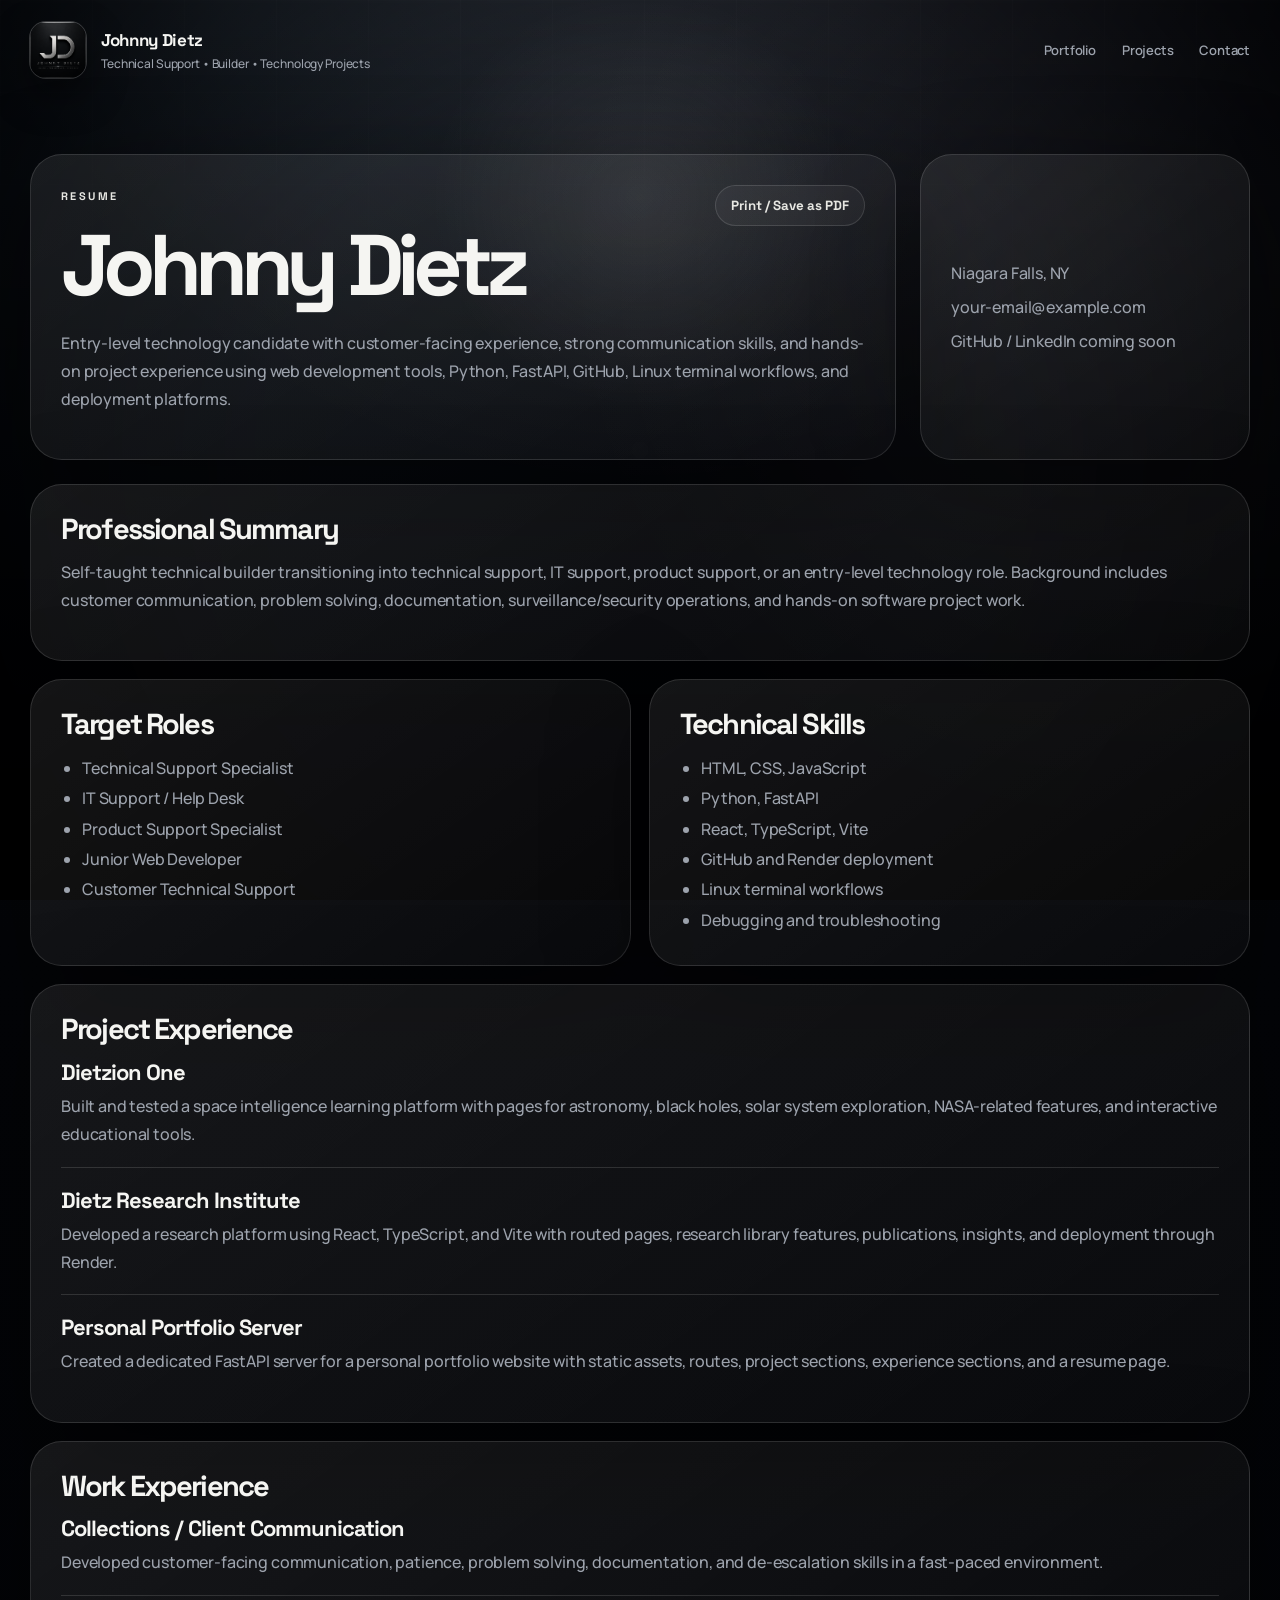
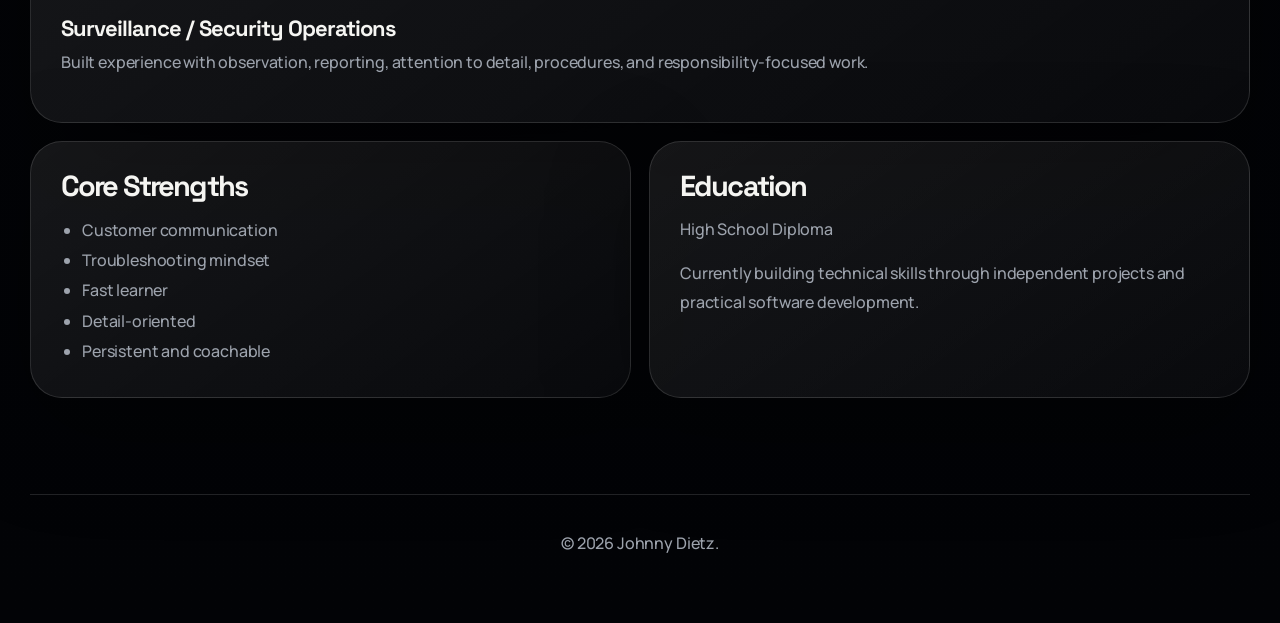
==== templates/resume.html @ 018867e5 "Initial premium portfolio build" ====
<!DOCTYPE html>
<html lang="en">
<head>
  <meta name="theme-color" content="#030407" />
  <meta property="og:title" content="Johnny Dietz | Portfolio" />
  <meta property="og:description" content="Personal portfolio for Johnny Dietz — technical projects, support experience, and technology career growth." />
  <meta property="og:image" content="/static/assets/jd-logo-icon.png" />
  <link rel="apple-touch-icon" href="/static/assets/jd-logo-icon.png" />
  <link rel="manifest" href="/static/site.webmanifest" />

  <link rel="icon" type="image/png" href="/static/assets/jd-logo-icon.png" />
  <meta charset="UTF-8" />
  <meta name="viewport" content="width=device-width, initial-scale=1.0" />
  <title>Resume | Johnny Dietz</title>
  <link rel="preconnect" href="https://fonts.googleapis.com">
  <link rel="preconnect" href="https://fonts.gstatic.com" crossorigin>
  <link href="https://fonts.googleapis.com/css2?family=Manrope:wght@400;500;600;700;800&family=Space+Grotesk:wght@500;600;700&display=swap" rel="stylesheet">
  <link rel="stylesheet" href="/static/style.css" />
</head>
<body>
  <div class="page-glow"></div>

  <header class="header">
    <div class="brand">
      <img class="logo-img" src="/static/assets/jd-logo-icon.png" alt="Johnny Dietz logo" />
      <div>
        <strong>Johnny Dietz</strong>
        <span>Technical Support • Builder • Technology Projects</span>
      </div>
    </div>

    <nav>
      <a href="/">Portfolio</a>
      <a href="/#projects">Projects</a>
      <a href="/#contact">Contact</a>
    </nav>
  </header>

  <main>
    <section class="section resume-page">
      <div class="resume-header">
        <div>
          <div class="resume-topline">
            <p class="eyebrow">Resume</p>
            <button class="print-btn" onclick="window.print()">Print / Save as PDF</button>
          </div>
          <h1>Johnny Dietz</h1>
          <p>
            Entry-level technology candidate with customer-facing experience, strong communication skills,
            and hands-on project experience using web development tools, Python, FastAPI, GitHub,
            Linux terminal workflows, and deployment platforms.
          </p>
        </div>

        <div class="resume-contact">
          <span>Niagara Falls, NY</span>
          <span>your-email@example.com</span>
          <span>GitHub / LinkedIn coming soon</span>
        </div>
      </div>

      <div class="resume-grid">
        <section class="resume-block wide">
          <h2>Professional Summary</h2>
          <p>
            Self-taught technical builder transitioning into technical support, IT support,
            product support, or an entry-level technology role. Background includes customer communication,
            problem solving, documentation, surveillance/security operations, and hands-on software project work.
          </p>
        </section>

        <section class="resume-block">
          <h2>Target Roles</h2>
          <ul>
            <li>Technical Support Specialist</li>
            <li>IT Support / Help Desk</li>
            <li>Product Support Specialist</li>
            <li>Junior Web Developer</li>
            <li>Customer Technical Support</li>
          </ul>
        </section>

        <section class="resume-block">
          <h2>Technical Skills</h2>
          <ul>
            <li>HTML, CSS, JavaScript</li>
            <li>Python, FastAPI</li>
            <li>React, TypeScript, Vite</li>
            <li>GitHub and Render deployment</li>
            <li>Linux terminal workflows</li>
            <li>Debugging and troubleshooting</li>
          </ul>
        </section>

        <section class="resume-block wide">
          <h2>Project Experience</h2>

          <div class="resume-item">
            <h3>Dietzion One</h3>
            <p>
              Built and tested a space intelligence learning platform with pages for astronomy,
              black holes, solar system exploration, NASA-related features, and interactive educational tools.
            </p>
          </div>

          <div class="resume-item">
            <h3>Dietz Research Institute</h3>
            <p>
              Developed a research platform using React, TypeScript, and Vite with routed pages,
              research library features, publications, insights, and deployment through Render.
            </p>
          </div>

          <div class="resume-item">
            <h3>Personal Portfolio Server</h3>
            <p>
              Created a dedicated FastAPI server for a personal portfolio website with static assets,
              routes, project sections, experience sections, and a resume page.
            </p>
          </div>
        </section>

        <section class="resume-block wide">
          <h2>Work Experience</h2>

          <div class="resume-item">
            <h3>Collections / Client Communication</h3>
            <p>
              Developed customer-facing communication, patience, problem solving, documentation,
              and de-escalation skills in a fast-paced environment.
            </p>
          </div>

          <div class="resume-item">
            <h3>Surveillance / Security Operations</h3>
            <p>
              Built experience with observation, reporting, attention to detail, procedures,
              and responsibility-focused work.
            </p>
          </div>
        </section>

        <section class="resume-block">
          <h2>Core Strengths</h2>
          <ul>
            <li>Customer communication</li>
            <li>Troubleshooting mindset</li>
            <li>Fast learner</li>
            <li>Detail-oriented</li>
            <li>Persistent and coachable</li>
          </ul>
        </section>

        <section class="resume-block">
          <h2>Education</h2>
          <p>High School Diploma</p>
          <p>Currently building technical skills through independent projects and practical software development.</p>
        </section>
      </div>
    </section>
  </main>

  <footer>
    <p>© 2026 Johnny Dietz.</p>
  </footer>
</body>
</html>
---- static/style.css ----
:root {
  --bg: #030407;
  --bg-soft: #080a0f;
  --panel: rgba(255, 255, 255, 0.055);
  --panel-strong: rgba(255, 255, 255, 0.085);
  --text: #f5f5f2;
  --muted: #9da3ad;
  --muted-2: #707781;
  --line: rgba(255, 255, 255, 0.13);
  --line-strong: rgba(255, 255, 255, 0.24);
  --silver: #e8e8e3;
  --silver-dark: #9ca1a7;
  --accent: #d8d8d2;
  --blue: #9adff5;
  --navy: #05070b;
  --radius-lg: 34px;
  --radius-md: 24px;
  --shadow: 0 32px 100px rgba(0, 0, 0, 0.42);
}

* {
  box-sizing: border-box;
}

html {
  scroll-behavior: smooth;
}

body {
  margin: 0;
  min-height: 100vh;
  color: var(--text);
  font-family: Inter, ui-sans-serif, system-ui, -apple-system, BlinkMacSystemFont, "Segoe UI", Arial, sans-serif;
  background:
    radial-gradient(circle at 50% -10%, rgba(255,255,255,0.14), transparent 28%),
    radial-gradient(circle at 18% 0%, rgba(154,223,245,0.08), transparent 30%),
    radial-gradient(circle at 88% 12%, rgba(255,255,255,0.06), transparent 25%),
    linear-gradient(180deg, #070911 0%, #030407 42%, #020306 100%);
  overflow-x: hidden;
}

body::before {
  content: "";
  position: fixed;
  inset: 0;
  pointer-events: none;
  background:
    linear-gradient(90deg, rgba(255,255,255,0.035) 1px, transparent 1px),
    linear-gradient(rgba(255,255,255,0.03) 1px, transparent 1px);
  background-size: 92px 92px;
  mask-image: linear-gradient(to bottom, black 0%, rgba(0,0,0,0.45) 38%, transparent 82%);
  opacity: 0.45;
}

body::after {
  content: "";
  position: fixed;
  inset: 0;
  pointer-events: none;
  background:
    radial-gradient(circle at center, transparent 0%, rgba(0,0,0,0.1) 48%, rgba(0,0,0,0.78) 100%);
  opacity: 0.85;
}

.page-glow {
  position: fixed;
  inset: 0;
  pointer-events: none;
  background:
    radial-gradient(circle at 50% 22%, rgba(255,255,255,0.09), transparent 22%),
    linear-gradient(180deg, transparent 0%, rgba(0,0,0,0.52) 100%);
  z-index: 0;
}

.header,
main,
footer {
  position: relative;
  z-index: 2;
}

.header {
  width: min(1220px, calc(100% - 40px));
  margin: 0 auto;
  padding: 22px 0;
  display: flex;
  justify-content: space-between;
  align-items: center;
}

.brand {
  display: flex;
  align-items: center;
  gap: 14px;
}

.logo {
  width: 52px;
  height: 52px;
  border-radius: 15px;
  display: grid;
  place-items: center;
  color: #080a0f;
  font-weight: 950;
  letter-spacing: -0.11em;
  background:
    linear-gradient(145deg, #ffffff 0%, #c9c9c4 44%, #727982 100%);
  border: 1px solid rgba(255,255,255,0.46);
  box-shadow:
    inset 0 1px 0 rgba(255,255,255,0.85),
    inset 0 -12px 22px rgba(0,0,0,0.28),
    0 18px 42px rgba(0,0,0,0.45);
  text-shadow: 0 1px 0 rgba(255,255,255,0.3);
}

.brand strong {
  display: block;
  font-size: 16px;
  letter-spacing: -0.02em;
}

.brand span {
  display: block;
  margin-top: 4px;
  color: var(--muted);
  font-size: 12px;
}

nav {
  display: flex;
  align-items: center;
  gap: 26px;
}

nav a {
  color: var(--muted);
  font-size: 13px;
  text-decoration: none;
  transition: color 0.2s ease;
}

nav a:hover {
  color: var(--silver);
}

.hero {
  width: min(1220px, calc(100% - 40px));
  margin: 78px auto 105px;
  display: grid;
  grid-template-columns: 1fr 410px;
  gap: 54px;
  align-items: center;
}

.eyebrow {
  margin: 0 0 18px;
  color: var(--silver);
  font-size: 11px;
  font-weight: 850;
  text-transform: uppercase;
  letter-spacing: 0.28em;
}

h1,
h2,
h3,
p {
  margin-top: 0;
}

h1 {
  max-width: 820px;
  margin-bottom: 24px;
  font-size: clamp(54px, 8vw, 104px);
  line-height: 0.92;
  letter-spacing: -0.075em;
  color: var(--text);
  text-wrap: balance;
}

h2 {
  margin-bottom: 18px;
  font-size: clamp(34px, 5vw, 62px);
  line-height: 0.98;
  letter-spacing: -0.055em;
  text-wrap: balance;
}

h3 {
  margin-bottom: 12px;
  font-size: 22px;
  letter-spacing: -0.035em;
}

p {
  color: var(--muted);
  line-height: 1.75;
}

.subtitle {
  max-width: 760px;
  font-size: 18px;
}

.actions {
  display: flex;
  flex-wrap: wrap;
  gap: 14px;
  margin: 34px 0 30px;
}

.btn {
  min-height: 46px;
  display: inline-flex;
  align-items: center;
  justify-content: center;
  padding: 13px 19px;
  border-radius: 999px;
  text-decoration: none;
  font-weight: 850;
  font-size: 14px;
  transition: transform 0.2s ease, border-color 0.2s ease, background 0.2s ease;
}

.btn:hover {
  transform: translateY(-2px);
}

.primary {
  color: #080a0f;
  background:
    linear-gradient(145deg, #ffffff 0%, #d9d9d4 42%, #8f969e 100%);
  border: 1px solid rgba(255,255,255,0.58);
  box-shadow:
    inset 0 1px 0 rgba(255,255,255,0.85),
    0 14px 38px rgba(255,255,255,0.08);
}

.secondary {
  color: var(--silver);
  border: 1px solid var(--line);
  background: rgba(255,255,255,0.035);
}

.secondary:hover {
  border-color: var(--line-strong);
  background: rgba(255,255,255,0.06);
}

.metrics {
  display: grid;
  grid-template-columns: repeat(3, minmax(0, 1fr));
  max-width: 620px;
  gap: 14px;
}

.metrics div,
.card,
.hero-panel,
.career,
.career-grid div,
.contact-box,
.about-main,
.proof-grid div,
.timeline-item,
.resume-header > div,
.resume-block,
.project-detail-hero > div,
.project-detail-panel {
  border: 1px solid var(--line);
  background:
    linear-gradient(145deg, rgba(255,255,255,0.08), rgba(255,255,255,0.032));
  box-shadow: var(--shadow);
  backdrop-filter: blur(22px);
}

.metrics div {
  padding: 18px;
  border-radius: 22px;
}

.metrics strong {
  display: block;
  margin-bottom: 4px;
  font-size: 28px;
  letter-spacing: -0.04em;
}

.metrics span {
  color: var(--muted-2);
  font-size: 12px;
}

.hero-panel {
  position: relative;
  min-height: 520px;
  border-radius: 38px;
  padding: 34px;
  overflow: hidden;
  display: flex;
  flex-direction: column;
  justify-content: space-between;
}

.hero-panel::before {
  content: "";
  position: absolute;
  inset: 1px;
  border-radius: inherit;
  pointer-events: none;
  background:
    radial-gradient(circle at 50% 12%, rgba(255,255,255,0.16), transparent 34%),
    linear-gradient(180deg, rgba(255,255,255,0.04), transparent 56%);
}

.orbital {
  position: relative;
  width: 305px;
  height: 305px;
  margin: 0 auto 34px;
  border-radius: 50%;
  border: 1px solid rgba(255,255,255,0.18);
  box-shadow:
    inset 0 0 0 1px rgba(255,255,255,0.04),
    0 0 80px rgba(255,255,255,0.05);
}

.orbital::before,
.orbital::after {
  content: "";
  position: absolute;
  border-radius: 50%;
  border: 1px solid rgba(255,255,255,0.12);
}

.orbital::before {
  inset: 42px;
}

.orbital::after {
  inset: 86px;
}

.core {
  position: absolute;
  top: 84px;
  left: 84px;
  width: 136px;
  height: 136px;
  border-radius: 31px;
  display: grid;
  place-items: center;
  color: #080a0f;
  font-size: 42px;
  font-weight: 950;
  letter-spacing: -0.1em;
  background:
    linear-gradient(145deg, #ffffff 0%, #d5d5cf 44%, #7c838b 100%);
  border: 1px solid rgba(255,255,255,0.52);
  box-shadow:
    inset 0 1px 0 rgba(255,255,255,0.8),
    inset 0 -18px 32px rgba(0,0,0,0.28),
    0 22px 64px rgba(0,0,0,0.45);
}

.hero-panel h2,
.hero-panel p {
  position: relative;
  z-index: 2;
}

.hero-panel h2 {
  font-size: clamp(34px, 4vw, 50px);
}

.hero-panel p {
  margin-bottom: 0;
}

.section {
  width: min(1220px, calc(100% - 40px));
  margin: 0 auto 96px;
}

.section-head {
  margin-bottom: 28px;
}

.section-head p {
  max-width: 760px;
}

.about {
  display: grid;
  grid-template-columns: 0.95fr 1.05fr;
  gap: 22px;
  align-items: stretch;
}

.about-main {
  border-radius: var(--radius-lg);
  padding: 34px;
}

.about-main p {
  max-width: 720px;
}

.proof-grid {
  display: grid;
  grid-template-columns: 1fr;
  gap: 14px;
}

.proof-grid div {
  border-radius: 26px;
  padding: 24px;
}

.proof-grid strong {
  width: 42px;
  height: 42px;
  margin-bottom: 16px;
  display: inline-flex;
  align-items: center;
  justify-content: center;
  color: #080a0f;
  border-radius: 14px;
  font-size: 13px;
  background:
    linear-gradient(145deg, #ffffff 0%, #d7d7d1 46%, #878e96 100%);
  box-shadow:
    inset 0 1px 0 rgba(255,255,255,0.75),
    0 14px 34px rgba(0,0,0,0.28);
}

.grid {
  display: grid;
  grid-template-columns: repeat(2, minmax(0, 1fr));
  gap: 18px;
}

.card {
  min-height: 252px;
  border-radius: 30px;
  padding: 28px;
  transition:
    transform 0.24s ease,
    border-color 0.24s ease,
    background 0.24s ease;
}

.card:hover {
  transform: translateY(-5px);
  border-color: var(--line-strong);
  background:
    linear-gradient(145deg, rgba(255,255,255,0.105), rgba(255,255,255,0.04));
}

.project-link-card {
  display: block;
  color: inherit;
  text-decoration: none;
  cursor: pointer;
  position: relative;
  z-index: 5;
}

.project-link-card * {
  pointer-events: none;
}

.featured {
  background:
    radial-gradient(circle at 15% 0%, rgba(255,255,255,0.13), transparent 32%),
    linear-gradient(145deg, rgba(255,255,255,0.095), rgba(255,255,255,0.036));
}

.tag {
  display: inline-flex;
  margin-bottom: 18px;
  padding: 7px 10px;
  border-radius: 999px;
  color: var(--silver);
  font-size: 11px;
  font-weight: 850;
  letter-spacing: 0.06em;
  text-transform: uppercase;
  border: 1px solid var(--line);
  background: rgba(255,255,255,0.045);
}

.chips,
.skill-cloud {
  display: flex;
  flex-wrap: wrap;
  gap: 9px;
}

.chips {
  margin-top: 24px;
}

.chips span,
.skill-cloud span {
  display: inline-flex;
  width: fit-content;
  color: var(--silver);
  border: 1px solid var(--line);
  background: rgba(255,255,255,0.04);
  padding: 8px 10px;
  border-radius: 999px;
  font-size: 13px;
}

.split {
  display: grid;
  grid-template-columns: 0.82fr 1.18fr;
  gap: 34px;
  align-items: start;
}

.career {
  border-radius: 38px;
  padding: 34px;
}

.career > p {
  max-width: 900px;
}

.career-grid {
  display: grid;
  grid-template-columns: repeat(3, minmax(0, 1fr));
  gap: 14px;
  margin-top: 26px;
}

.career-grid div {
  border-radius: 24px;
  padding: 22px;
}

.experience .section-head p {
  max-width: 760px;
}

.timeline {
  position: relative;
  display: grid;
  gap: 18px;
}

.timeline::before {
  content: "";
  position: absolute;
  left: 23px;
  top: 18px;
  bottom: 18px;
  width: 1px;
  background: linear-gradient(to bottom, rgba(255,255,255,0.42), rgba(255,255,255,0.04));
}

.timeline-item {
  position: relative;
  display: grid;
  grid-template-columns: 48px 1fr;
  gap: 18px;
  border-radius: 30px;
  padding: 24px;
}

.timeline-dot {
  position: relative;
  z-index: 2;
  width: 46px;
  height: 46px;
  border-radius: 15px;
  background:
    linear-gradient(145deg, #ffffff 0%, #d2d2cc 45%, #7b838c 100%);
  box-shadow:
    inset 0 1px 0 rgba(255,255,255,0.75),
    0 16px 34px rgba(0,0,0,0.32);
}

.timeline-date {
  display: inline-flex;
  margin-bottom: 10px;
  color: var(--silver);
  font-size: 11px;
  font-weight: 850;
  text-transform: uppercase;
  letter-spacing: 0.18em;
}

.timeline-item p {
  margin-bottom: 0;
  max-width: 880px;
}

.contact {
  text-align: center;
}

.contact p {
  max-width: 620px;
  margin-left: auto;
  margin-right: auto;
}

.contact-box {
  max-width: 760px;
  margin: 26px auto 0;
  border-radius: 30px;
  padding: 26px;
  display: grid;
  gap: 12px;
}

.contact-box a {
  color: var(--silver);
  font-size: 20px;
  font-weight: 850;
  text-decoration: none;
}

.contact-box span {
  color: var(--muted);
}

footer {
  width: min(1220px, calc(100% - 40px));
  margin: 0 auto;
  padding: 34px 0 50px;
  border-top: 1px solid var(--line);
  text-align: center;
}

/* Resume page */
.resume-page,
.project-detail {
  margin-top: 54px;
}

.resume-header {
  display: grid;
  grid-template-columns: 1fr 330px;
  gap: 24px;
  align-items: stretch;
  margin-bottom: 24px;
}

.resume-header h1,
.project-detail-hero h1 {
  font-size: clamp(50px, 7vw, 86px);
}

.resume-header > div,
.resume-block {
  border-radius: 32px;
  padding: 30px;
}

.resume-contact {
  display: grid;
  align-content: center;
  gap: 12px;
  color: var(--muted);
}

.resume-grid {
  display: grid;
  grid-template-columns: repeat(2, minmax(0, 1fr));
  gap: 18px;
}

.resume-block.wide {
  grid-column: 1 / -1;
}

.resume-block h2 {
  margin-bottom: 14px;
  font-size: 29px;
}

.resume-block ul,
.project-detail ul {
  margin: 0;
  padding-left: 21px;
  color: var(--muted);
  line-height: 1.9;
}

.resume-item {
  margin-top: 18px;
  padding-top: 18px;
  border-top: 1px solid var(--line);
}

.resume-item:first-of-type {
  margin-top: 0;
  padding-top: 0;
  border-top: 0;
}

.resume-item h3 {
  margin-bottom: 6px;
}

/* Project detail pages */
.back-link {
  display: inline-flex;
  margin-bottom: 22px;
  color: var(--silver);
  text-decoration: none;
  font-weight: 850;
}

.project-detail-hero {
  display: grid;
  grid-template-columns: 1fr 370px;
  gap: 24px;
  margin-bottom: 24px;
}

.project-detail-hero > div,
.project-detail-panel {
  border-radius: 34px;
  padding: 30px;
}

.project-detail-hero p {
  max-width: 780px;
}

.project-detail-panel h3 {
  margin-bottom: 18px;
}

.project-detail-grid {
  display: grid;
  gap: 18px;
}

@media print {
  body {
    background: white;
    color: #111;
  }

  body::before,
  body::after,
  .page-glow,
  .header,
  footer {
    display: none;
  }

  .resume-page {
    width: 100%;
    margin: 0;
  }

  .resume-header > div,
  .resume-block {
    box-shadow: none;
    backdrop-filter: none;
    background: white;
    border-color: #ddd;
  }

  p,
  .resume-block ul,
  .resume-contact {
    color: #333;
  }
}

@media (max-width: 920px) {
  .header {
    align-items: flex-start;
    flex-direction: column;
    gap: 18px;
  }

  nav {
    flex-wrap: wrap;
    gap: 16px;
  }

  .hero,
  .about,
  .split,
  .project-detail-hero,
  .resume-header,
  .resume-grid {
    grid-template-columns: 1fr;
  }

  .grid,
  .career-grid {
    grid-template-columns: 1fr;
  }

  .metrics {
    grid-template-columns: 1fr;
  }

  .hero-panel {
    min-height: 460px;
  }

  .orbital {
    width: 260px;
    height: 260px;
  }

  .core {
    top: 70px;
    left: 70px;
    width: 118px;
    height: 118px;
  }

  .timeline::before {
    display: none;
  }

  .timeline-item {
    grid-template-columns: 1fr;
  }

  .timeline-dot {
    display: none;
  }
}

@media (max-width: 520px) {
  .header,
  .hero,
  .section,
  footer {
    width: min(100% - 26px, 1220px);
  }

  h1 {
    font-size: clamp(46px, 16vw, 70px);
  }

  .hero {
    margin-top: 48px;
  }
}

/* Remove cursor-following glow behavior completely */
.card,
.hero-panel,
.career-grid div,
.timeline-item,
.proof-grid div,
.resume-block,
.project-detail-panel {
  transition: transform 0.24s ease, border-color 0.24s ease, background 0.24s ease;
}

.card:hover,
.hero-panel:hover,
.career-grid div:hover,
.timeline-item:hover,
.proof-grid div:hover,
.resume-block:hover,
.project-detail-panel:hover {
  background:
    linear-gradient(145deg, rgba(255,255,255,0.095), rgba(255,255,255,0.035));
  border-color: rgba(255,255,255,0.22);
}

/* V1.6 Premium typography system */
:root {
  --font-body: "Manrope", ui-sans-serif, system-ui, -apple-system, BlinkMacSystemFont, "Segoe UI", Arial, sans-serif;
  --font-display: "Space Grotesk", "Manrope", ui-sans-serif, system-ui, sans-serif;
}

body {
  font-family: var(--font-body);
  font-weight: 500;
  letter-spacing: -0.012em;
}

h1,
h2,
h3,
.logo,
.brand strong,
.metrics strong,
.btn,
.tag,
.eyebrow,
.timeline-date,
.contact-box a {
  font-family: var(--font-display);
}

h1 {
  font-weight: 700;
  letter-spacing: -0.082em;
}

h2 {
  font-weight: 700;
  letter-spacing: -0.064em;
}

h3 {
  font-weight: 700;
  letter-spacing: -0.045em;
}

p,
li,
.brand span,
.metrics span,
.contact-box span,
.resume-contact {
  font-weight: 500;
  letter-spacing: -0.01em;
}

nav a {
  font-weight: 600;
  letter-spacing: -0.015em;
}

.eyebrow,
.tag,
.timeline-date {
  font-weight: 800;
  letter-spacing: 0.22em;
}

.logo {
  font-weight: 700;
  letter-spacing: -0.12em;
}

.subtitle {
  font-size: 18.5px;
  line-height: 1.78;
}

.card p,
.about-main p,
.proof-grid p,
.timeline-item p,
.resume-block p,
.project-detail p {
  line-height: 1.78;
}

.chips span,
.skill-cloud span {
  font-weight: 600;
  letter-spacing: -0.01em;
}

/* Real JD logo integration */
.logo {
  display: none;
}

.logo-img {
  width: 54px;
  height: 54px;
  border-radius: 15px;
  object-fit: cover;
  display: block;
  box-shadow:
    0 16px 40px rgba(0,0,0,0.46),
    0 0 0 1px rgba(255,255,255,0.22);
}

.core {
  display: none;
}

.core-logo {
  position: absolute;
  top: 62px;
  left: 50%;
  transform: translateX(-50%);
  width: 180px;
  height: 180px;
  border-radius: 38px;
  object-fit: cover;
  display: block;
  box-shadow:
    0 24px 70px rgba(0,0,0,0.55),
    0 0 0 1px rgba(255,255,255,0.18);
}

@media (max-width: 920px) {
  .core-logo {
    top: 52px;
    width: 155px;
    height: 155px;
    border-radius: 34px;
  }
}

/* Real JD logo integration */
.logo {
  display: none;
}

.logo-img {
  width: 54px;
  height: 54px;
  border-radius: 15px;
  object-fit: cover;
  display: block;
  box-shadow:
    0 16px 40px rgba(0,0,0,0.46),
    0 0 0 1px rgba(255,255,255,0.22);
}

.core {
  display: none;
}

.core-logo {
  position: absolute;
  top: 62px;
  left: 50%;
  transform: translateX(-50%);
  width: 180px;
  height: 180px;
  border-radius: 38px;
  object-fit: cover;
  display: block;
  box-shadow:
    0 24px 70px rgba(0,0,0,0.55),
    0 0 0 1px rgba(255,255,255,0.18);
}

@media (max-width: 920px) {
  .core-logo {
    top: 52px;
    width: 155px;
    height: 155px;
    border-radius: 34px;
  }
}

/* V1.8 Logo final placement polish */
.logo-img {
  width: 56px;
  height: 56px;
  border-radius: 16px;
}

.brand {
  gap: 15px;
}

.brand strong {
  font-size: 17px;
}

.core-logo {
  width: 190px;
  height: 190px;
  border-radius: 42px;
}

.hero-panel {
  align-items: stretch;
}

@media (max-width: 920px) {
  .logo-img {
    width: 52px;
    height: 52px;
  }

  .core-logo {
    width: 160px;
    height: 160px;
    border-radius: 36px;
  }
}

/* V1.9 Employer CTA polish */
.availability-pill {
  width: fit-content;
  display: inline-flex;
  align-items: center;
  gap: 10px;
  margin: 0 0 18px;
  padding: 9px 13px;
  border-radius: 999px;
  color: var(--silver);
  font-size: 13px;
  font-weight: 700;
  border: 1px solid var(--line);
  background: rgba(255,255,255,0.045);
  box-shadow: 0 16px 40px rgba(0,0,0,0.25);
}

.availability-pill span {
  width: 8px;
  height: 8px;
  border-radius: 999px;
  background: #d8d8d2;
  box-shadow: 0 0 14px rgba(255,255,255,0.55);
}

.resume-topline {
  display: flex;
  justify-content: space-between;
  gap: 18px;
  align-items: center;
  flex-wrap: wrap;
}

.print-btn {
  border: 1px solid var(--line);
  background: rgba(255,255,255,0.045);
  color: var(--silver);
  border-radius: 999px;
  padding: 11px 15px;
  font-family: var(--font-display);
  font-weight: 700;
  cursor: pointer;
  transition: transform 0.2s ease, border-color 0.2s ease, background 0.2s ease;
}

.print-btn:hover {
  transform: translateY(-2px);
  border-color: var(--line-strong);
  background: rgba(255,255,255,0.075);
}

@media print {
  .print-btn,
  .availability-pill {
    display: none;
  }
}

/* V2.0 Professional contact block */
.professional-contact {
  text-align: left;
  gap: 22px;
}

.contact-label {
  display: block;
  margin-bottom: 6px;
  color: var(--muted-2);
  font-size: 11px;
  font-weight: 800;
  text-transform: uppercase;
  letter-spacing: 0.18em;
}

.professional-contact p {
  margin: 0;
}

.contact-links {
  display: flex;
  flex-wrap: wrap;
  gap: 10px;
}

.contact-links a {
  display: inline-flex;
  align-items: center;
  justify-content: center;
  min-height: 42px;
  padding: 10px 14px;
  border-radius: 999px;
  color: var(--silver);
  font-size: 13px;
  font-family: var(--font-display);
  font-weight: 700;
  text-decoration: none;
  border: 1px solid var(--line);
  background: rgba(255,255,255,0.045);
}

.contact-links a:hover {
  border-color: var(--line-strong);
  background: rgba(255,255,255,0.075);
}

.contact-links a[aria-disabled="true"] {
  color: var(--muted-2);
  cursor: not-allowed;
}

/* V2.1 Premium project cards with real actions */
.project-grid-premium {
  align-items: stretch;
}

.project-card-pro {
  display: flex;
  flex-direction: column;
  justify-content: space-between;
  gap: 24px;
}

.project-card-main {
  display: grid;
}

.project-actions {
  display: flex;
  flex-wrap: wrap;
  gap: 10px;
  padding-top: 18px;
  border-top: 1px solid var(--line);
}

.project-actions a {
  min-height: 40px;
  display: inline-flex;
  align-items: center;
  justify-content: center;
  padding: 9px 13px;
  border-radius: 999px;
  color: var(--silver);
  font-family: var(--font-display);
  font-size: 13px;
  font-weight: 700;
  text-decoration: none;
  border: 1px solid var(--line);
  background: rgba(255,255,255,0.04);
  transition:
    transform 0.2s ease,
    border-color 0.2s ease,
    background 0.2s ease;
}

.project-actions a:hover {
  transform: translateY(-2px);
  border-color: var(--line-strong);
  background: rgba(255,255,255,0.075);
}

.project-actions a[aria-disabled="true"] {
  color: var(--muted-2);
  cursor: not-allowed;
}

.project-actions a[aria-disabled="true"]:hover {
  transform: none;
  border-color: var(--line);
  background: rgba(255,255,255,0.04);
}

/* Premium entrance animation */
.hero-copy,
.hero-panel,
.section {
  animation: softFadeUp 0.75s ease both;
}

.hero-panel {
  animation-delay: 0.08s;
}

.section {
  animation-delay: 0.12s;
}

@keyframes softFadeUp {
  from {
    opacity: 0;
    transform: translateY(18px);
  }

  to {
    opacity: 1;
    transform: translateY(0);
  }
}

/* Cleaner mobile card actions */
@media (max-width: 520px) {
  .project-actions {
    display: grid;
    grid-template-columns: 1fr;
  }

  .project-actions a {
    width: 100%;
  }
}

/* V2.2 Mobile optimization pass */
@media (max-width: 920px) {
  body {
    background:
      radial-gradient(circle at 50% -8%, rgba(255,255,255,0.12), transparent 26%),
      linear-gradient(180deg, #070911 0%, #030407 44%, #020306 100%);
  }

  .header {
    padding: 18px 0;
  }

  .brand {
    width: 100%;
  }

  nav {
    width: 100%;
    padding: 12px;
    border: 1px solid var(--line);
    border-radius: 999px;
    background: rgba(255,255,255,0.035);
    justify-content: center;
  }

  nav a {
    font-size: 12px;
  }

  .hero {
    margin: 48px auto 78px;
    gap: 28px;
  }

  h1 {
    max-width: 100%;
    line-height: 0.96;
  }

  .subtitle {
    font-size: 16px;
  }

  .actions {
    display: grid;
    grid-template-columns: 1fr;
  }

  .btn {
    width: 100%;
  }

  .availability-pill {
    width: 100%;
    justify-content: center;
    text-align: center;
    line-height: 1.45;
  }

  .hero-panel {
    min-height: 420px;
    padding: 28px;
  }

  .section {
    margin-bottom: 72px;
  }

  .about-main,
  .proof-grid div,
  .card,
  .career,
  .timeline-item,
  .contact-box,
  .resume-header > div,
  .resume-block,
  .project-detail-hero > div,
  .project-detail-panel {
    border-radius: 26px;
  }

  .career-grid {
    gap: 14px;
  }

  .contact-box {
    padding: 22px;
  }

  .contact-links {
    display: grid;
    grid-template-columns: 1fr;
  }

  .contact-links a {
    width: 100%;
  }
}

@media (max-width: 620px) {
  .brand strong {
    font-size: 15px;
  }

  .brand span {
    font-size: 11px;
  }

  .logo-img {
    width: 48px;
    height: 48px;
    border-radius: 14px;
  }

  nav {
    border-radius: 24px;
    display: grid;
    grid-template-columns: repeat(3, 1fr);
    gap: 8px;
  }

  nav a {
    text-align: center;
    padding: 8px 6px;
    border-radius: 999px;
    background: rgba(255,255,255,0.035);
  }

  .hero {
    margin-top: 36px;
  }

  h1 {
    font-size: clamp(42px, 15vw, 64px);
    letter-spacing: -0.07em;
  }

  h2 {
    font-size: clamp(32px, 11vw, 48px);
    letter-spacing: -0.055em;
  }

  h3 {
    font-size: 20px;
  }

  p {
    font-size: 15px;
  }

  .metrics {
    gap: 10px;
  }

  .metrics div {
    padding: 16px;
  }

  .hero-panel {
    min-height: 390px;
  }

  .orbital {
    width: 230px;
    height: 230px;
  }

  .core-logo {
    top: 50px;
    width: 135px;
    height: 135px;
    border-radius: 31px;
  }

  .chips span,
  .skill-cloud span {
    font-size: 12px;
  }

  .resume-topline {
    align-items: flex-start;
  }

  .print-btn {
    width: 100%;
  }

  .project-detail-hero h1,
  .resume-header h1 {
    font-size: clamp(42px, 14vw, 66px);
  }
}

@media (max-width: 420px) {
  .header,
  .hero,
  .section,
  footer {
    width: min(100% - 22px, 1220px);
  }

  nav {
    grid-template-columns: repeat(2, 1fr);
  }

  .hero-panel {
    min-height: 365px;
  }

  .orbital {
    width: 210px;
    height: 210px;
  }

  .core-logo {
    top: 46px;
    width: 122px;
    height: 122px;
    border-radius: 28px;
  }

  .card,
  .about-main,
  .career,
  .contact-box {
    padding: 22px;
  }
}
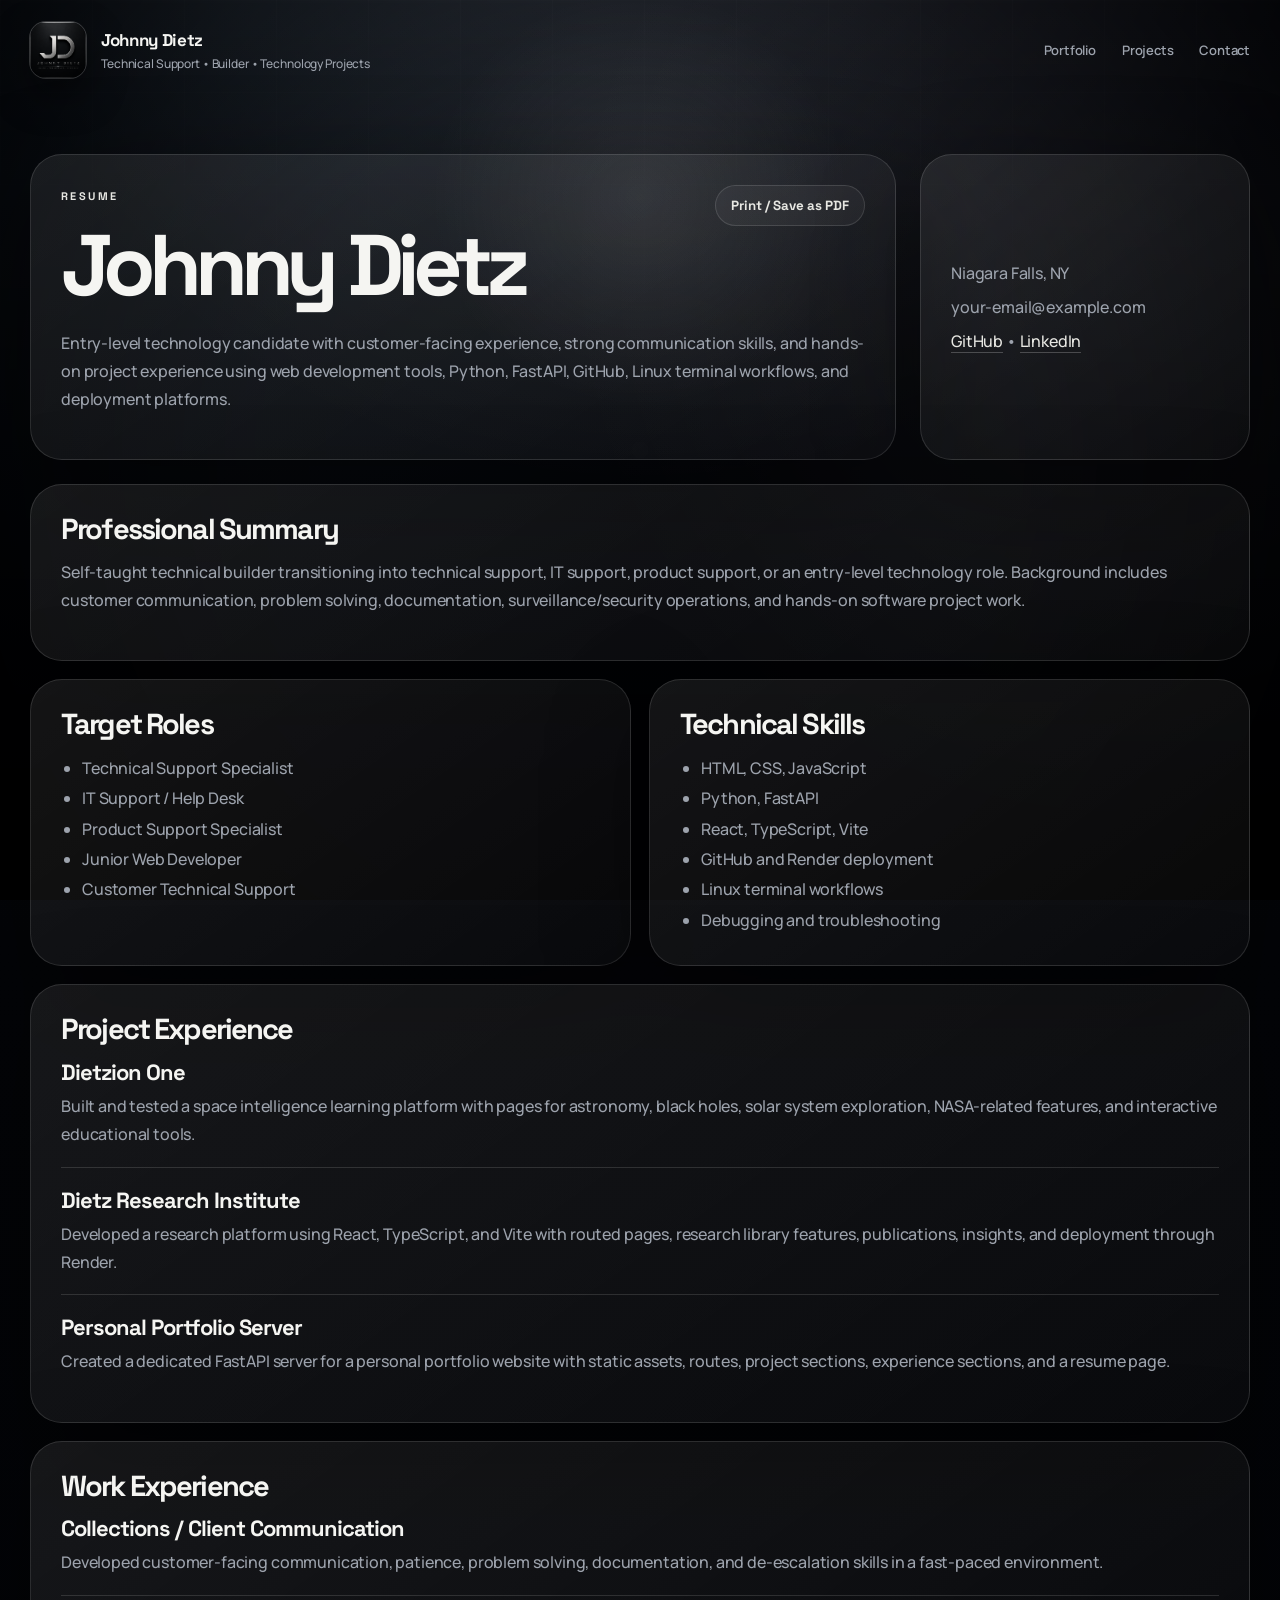
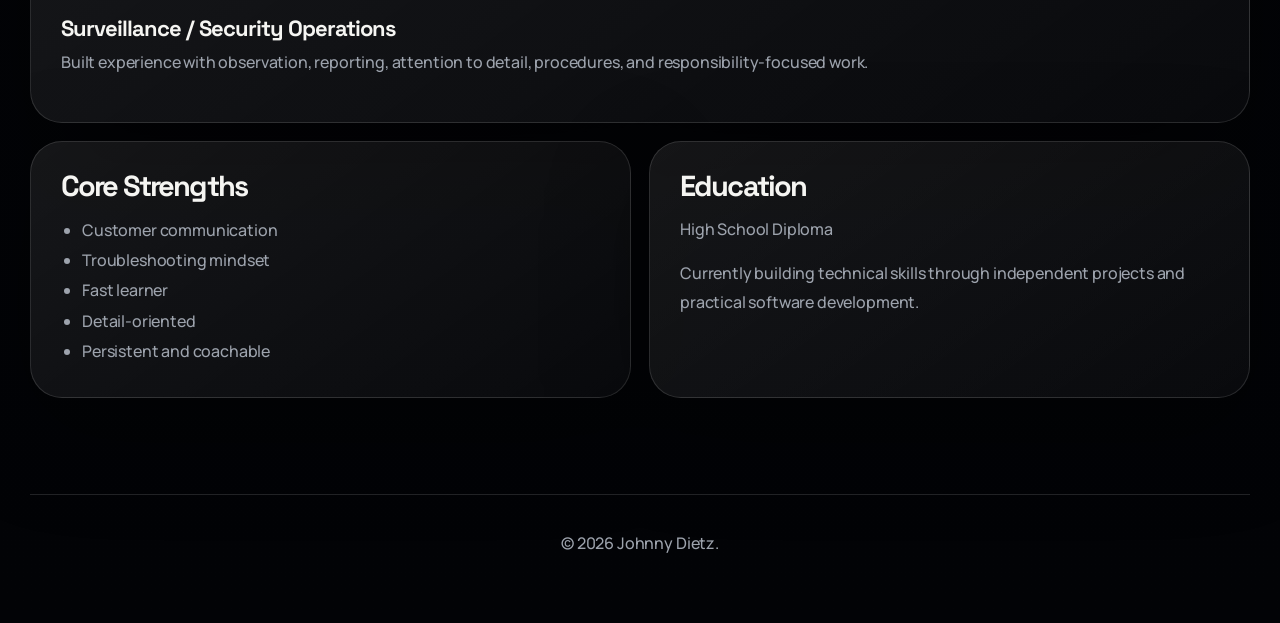
==== commit 1e74f2d1: "Replace placeholder links with real profile links" ====
--- a/templates/resume.html
+++ b/templates/resume.html
@@ -1,10 +1,11 @@
 <!DOCTYPE html>
 <html lang="en">
 <head>
+  <meta name="description" content="Johnny Dietz personal portfolio — technical support candidate, self-taught builder, and creator of Dietzion One and Dietz Research Institute." />
   <meta name="theme-color" content="#030407" />
   <meta property="og:title" content="Johnny Dietz | Portfolio" />
   <meta property="og:description" content="Personal portfolio for Johnny Dietz — technical projects, support experience, and technology career growth." />
-  <meta property="og:image" content="/static/assets/jd-logo-icon.png" />
+  <meta property="og:image" content="https://johnny-portfolio-pvc5.onrender.com/static/assets/jd-logo-icon.png" />
   <link rel="apple-touch-icon" href="/static/assets/jd-logo-icon.png" />
   <link rel="manifest" href="/static/site.webmanifest" />
 
@@ -55,7 +56,7 @@
         <div class="resume-contact">
           <span>Niagara Falls, NY</span>
           <span>your-email@example.com</span>
-          <span>GitHub / LinkedIn coming soon</span>
+          <span><a href="https://github.com/johnny7james" target="_blank" rel="noopener">GitHub</a> • <a href="https://www.linkedin.com/in/johnny-dietz-b0ab7422a/" target="_blank" rel="noopener">LinkedIn</a></span>
         </div>
       </div>
 
--- a/static/style.css
+++ b/static/style.css
@@ -1527,3 +1527,16 @@
     padding: 22px;
   }
 }
+
+/* V2.3 Inline professional links */
+.contact-box span a,
+.resume-contact a {
+  color: var(--silver);
+  text-decoration: none;
+  border-bottom: 1px solid rgba(255,255,255,0.22);
+}
+
+.contact-box span a:hover,
+.resume-contact a:hover {
+  border-color: rgba(255,255,255,0.5);
+}
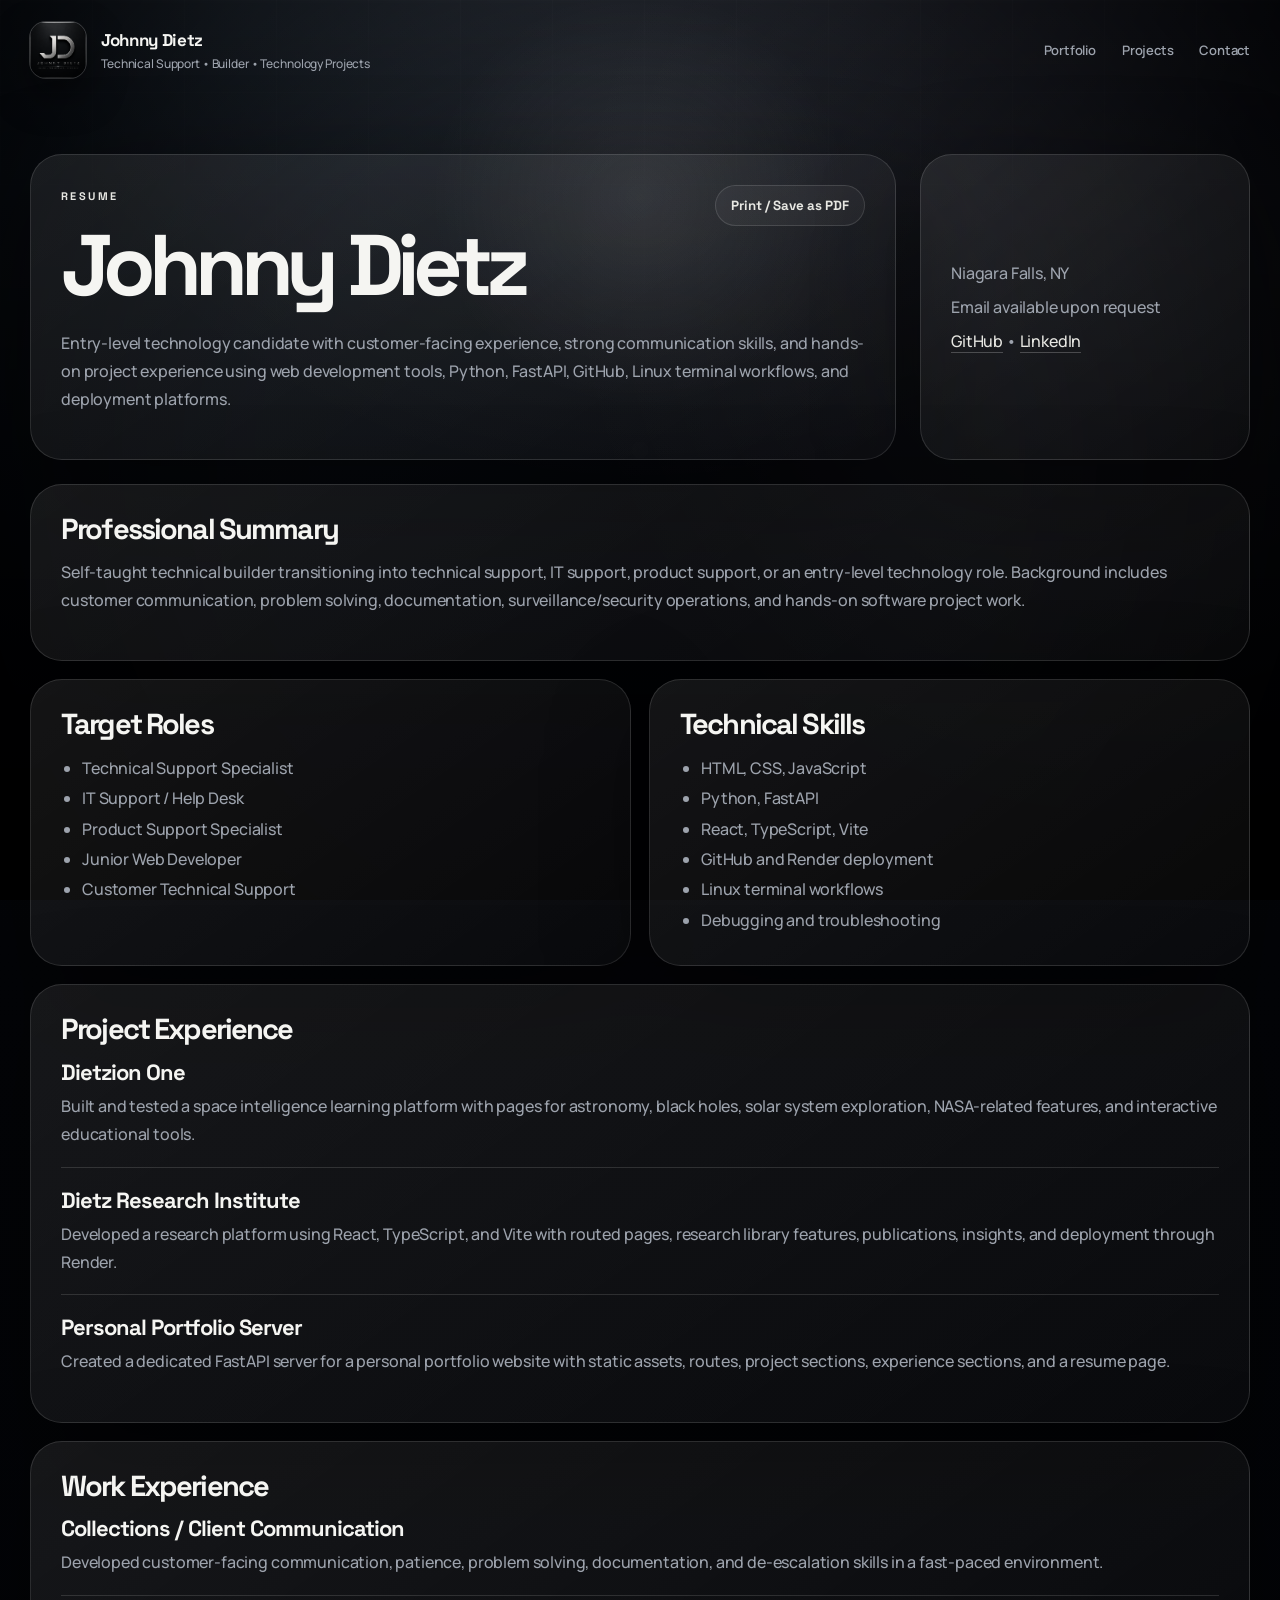
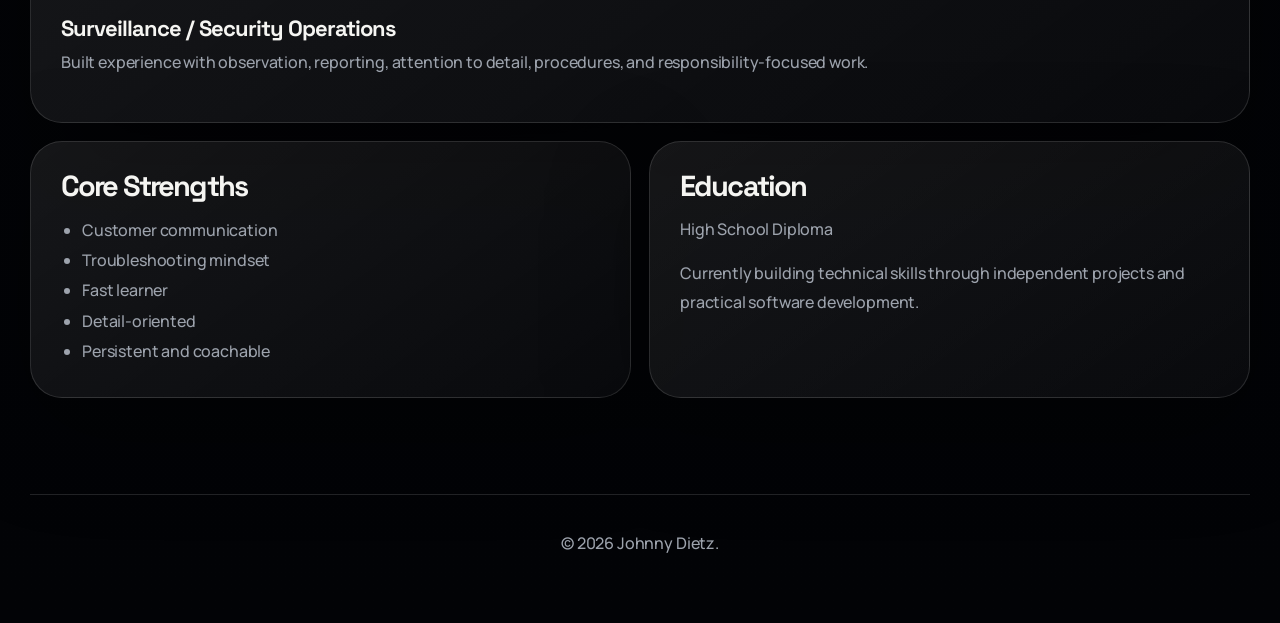
==== commit d64aa992: "Remove remaining portfolio placeholders" ====
--- a/templates/resume.html
+++ b/templates/resume.html
@@ -55,7 +55,7 @@
 
         <div class="resume-contact">
           <span>Niagara Falls, NY</span>
-          <span>your-email@example.com</span>
+          <span>Email available upon request</span>
           <span><a href="https://github.com/johnny7james" target="_blank" rel="noopener">GitHub</a> • <a href="https://www.linkedin.com/in/johnny-dietz-b0ab7422a/" target="_blank" rel="noopener">LinkedIn</a></span>
         </div>
       </div>
--- a/static/style.css
+++ b/static/style.css
@@ -1540,3 +1540,75 @@
 .resume-contact a:hover {
   border-color: rgba(255,255,255,0.5);
 }
+
+/* V2.4 404 page */
+.not-found {
+  min-height: 55vh;
+  display: grid;
+  align-content: center;
+}
+
+.not-found h1 {
+  margin-bottom: 18px;
+}
+
+.not-found p {
+  max-width: 620px;
+  font-size: 18px;
+}
+
+/* V2.5 Launch checklist page */
+.checklist-page {
+  margin-top: 54px;
+}
+
+.checklist-page > p {
+  max-width: 760px;
+  font-size: 18px;
+}
+
+.checklist-grid {
+  display: grid;
+  grid-template-columns: repeat(2, minmax(0, 1fr));
+  gap: 18px;
+  margin-top: 30px;
+}
+
+.check-card {
+  border: 1px solid var(--line);
+  border-radius: 30px;
+  padding: 28px;
+  background:
+    linear-gradient(145deg, rgba(255,255,255,0.08), rgba(255,255,255,0.032));
+  box-shadow: var(--shadow);
+  backdrop-filter: blur(22px);
+}
+
+.check-card span {
+  width: 42px;
+  height: 42px;
+  margin-bottom: 16px;
+  display: inline-flex;
+  align-items: center;
+  justify-content: center;
+  color: #080a0f;
+  border-radius: 14px;
+  font-family: var(--font-display);
+  font-size: 13px;
+  font-weight: 800;
+  background:
+    linear-gradient(145deg, #ffffff 0%, #d7d7d1 46%, #878e96 100%);
+}
+
+.check-card ul {
+  margin: 0;
+  padding-left: 21px;
+  color: var(--muted);
+  line-height: 1.9;
+}
+
+@media (max-width: 920px) {
+  .checklist-grid {
+    grid-template-columns: 1fr;
+  }
+}
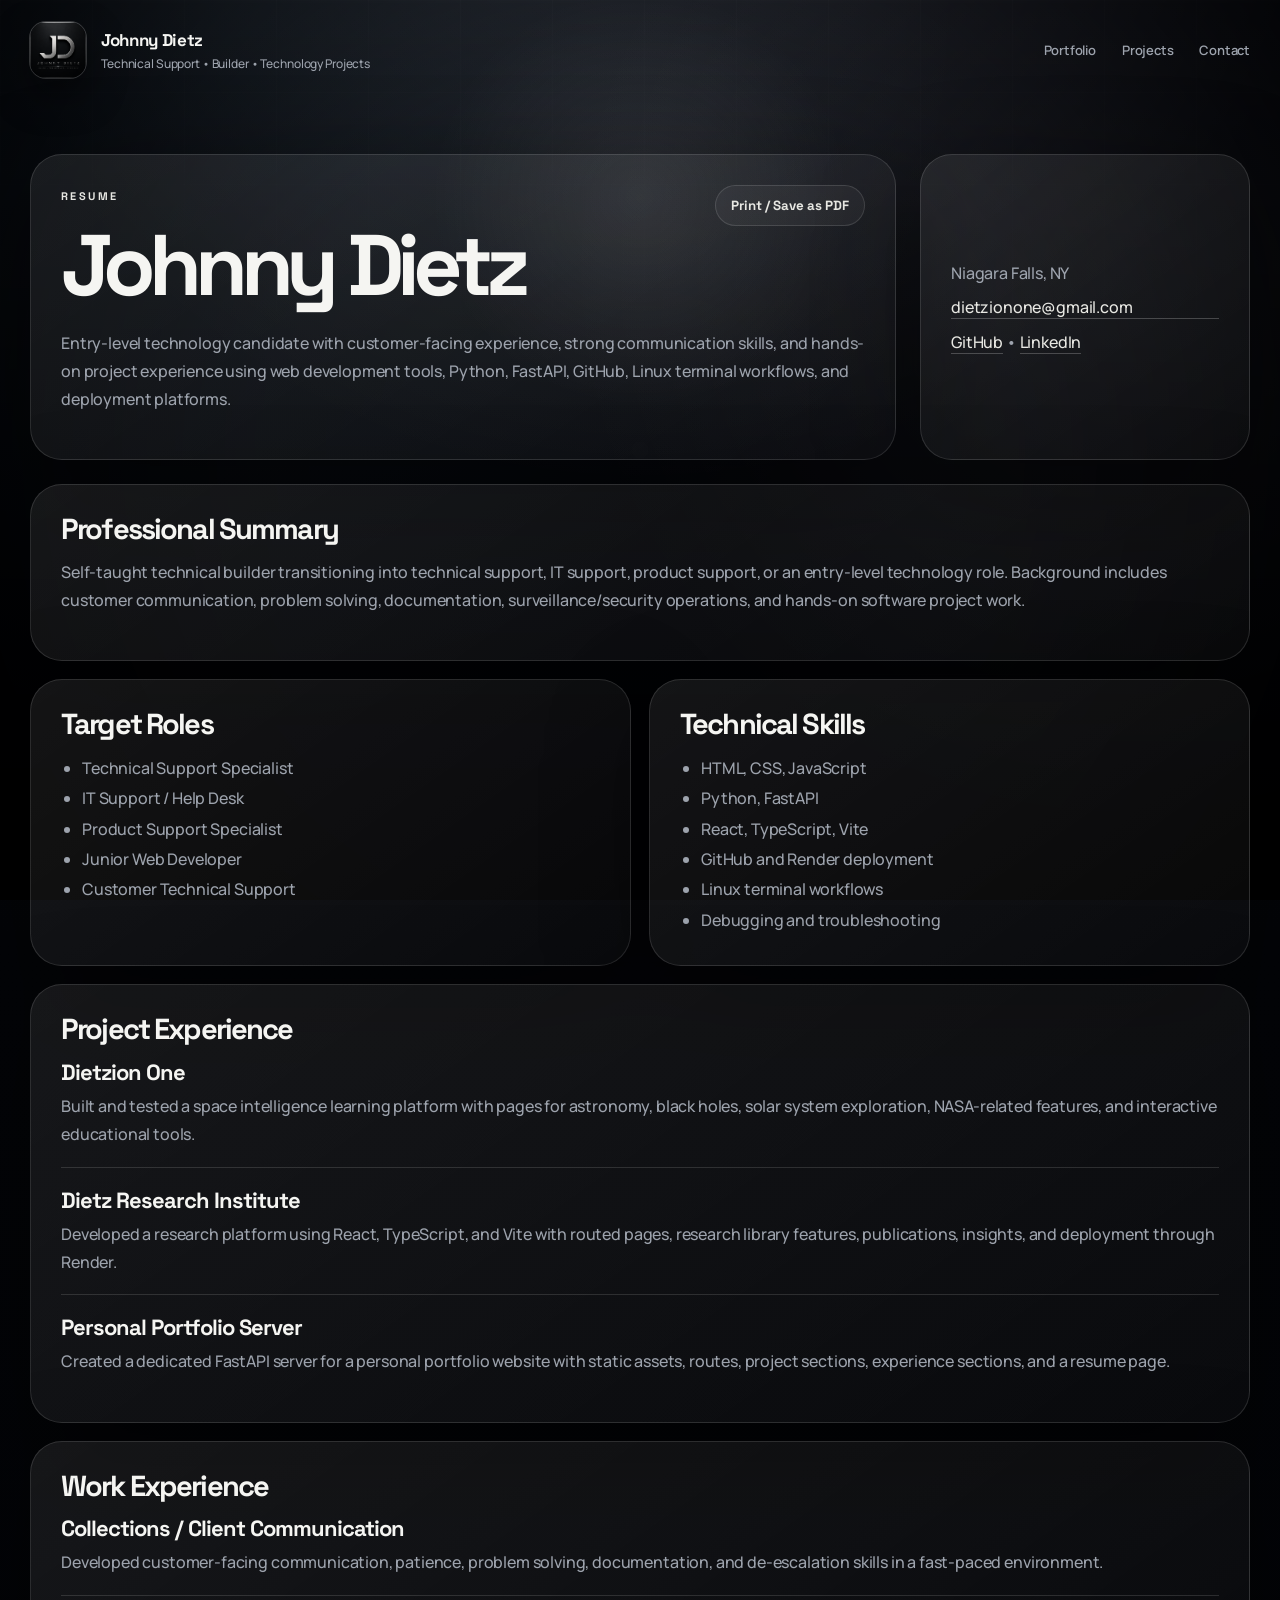
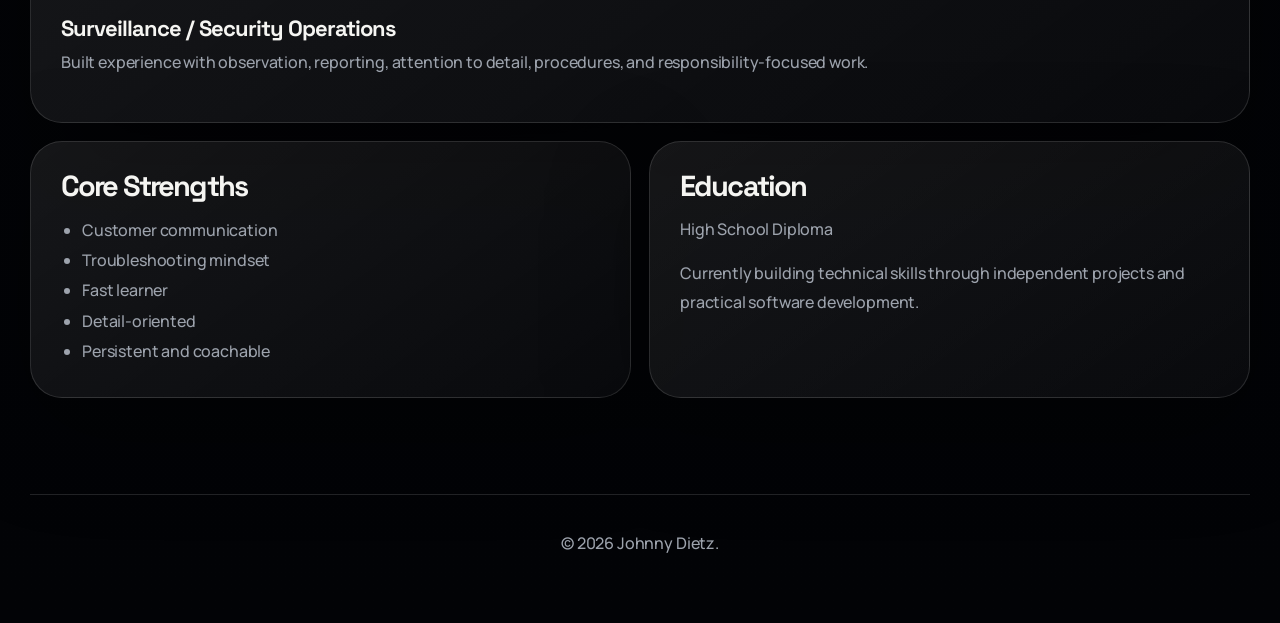
==== commit 22ca8f9b: "Add visible portfolio contact email" ====
--- a/templates/resume.html
+++ b/templates/resume.html
@@ -55,7 +55,7 @@
 
         <div class="resume-contact">
           <span>Niagara Falls, NY</span>
-          <span>Email available upon request</span>
+          <a href="mailto:dietzionone@gmail.com">dietzionone@gmail.com</a>
           <span><a href="https://github.com/johnny7james" target="_blank" rel="noopener">GitHub</a> • <a href="https://www.linkedin.com/in/johnny-dietz-b0ab7422a/" target="_blank" rel="noopener">LinkedIn</a></span>
         </div>
       </div>
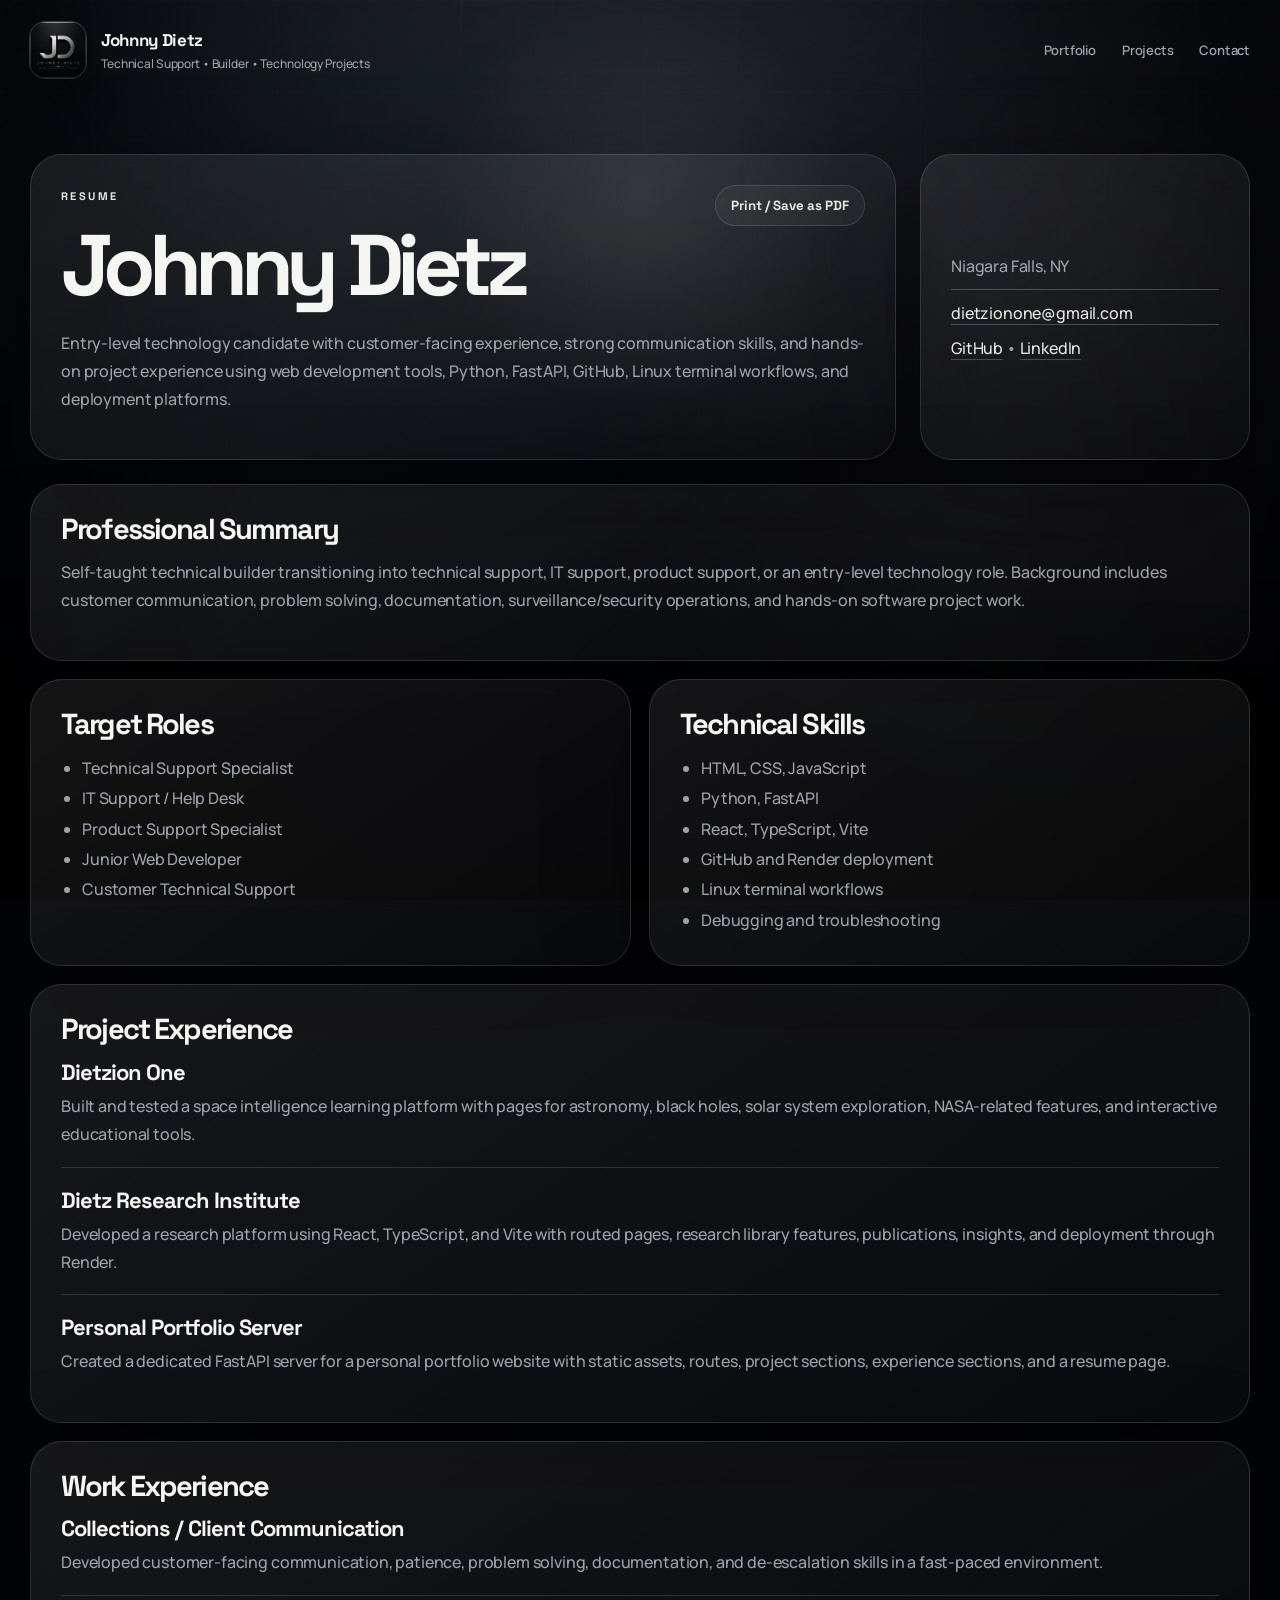
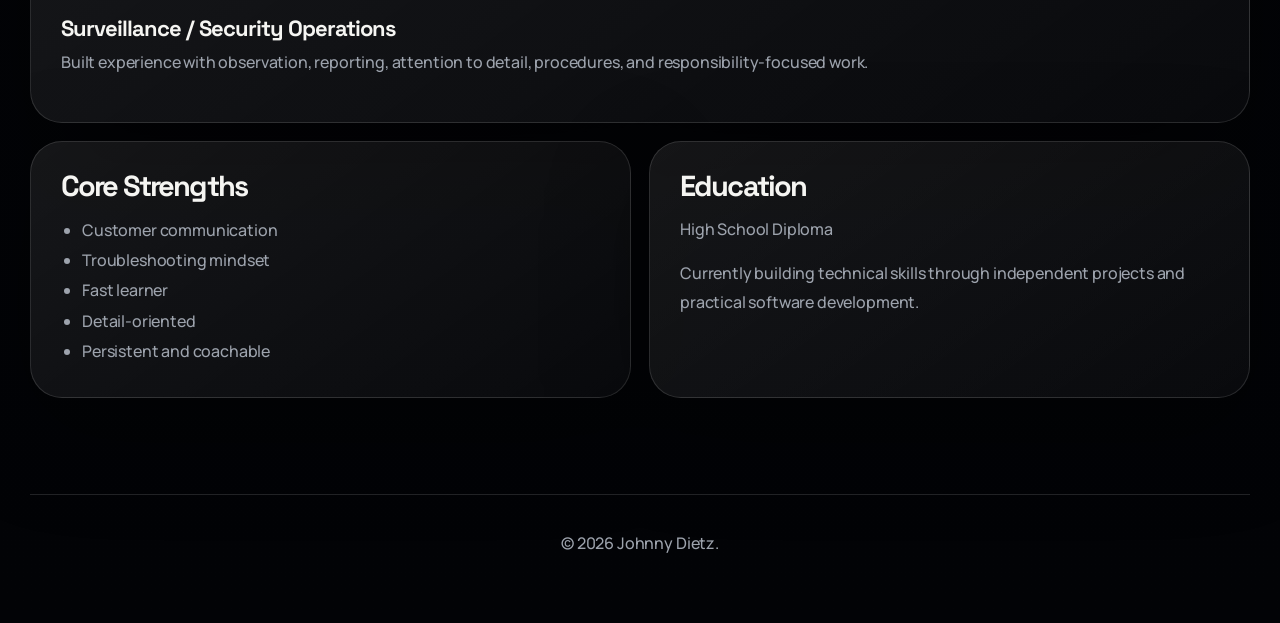
==== commit 0362523f: "Fix live portfolio contact information" ====
--- a/templates/resume.html
+++ b/templates/resume.html
@@ -55,7 +55,7 @@
 
         <div class="resume-contact">
           <span>Niagara Falls, NY</span>
-          <a href="mailto:dietzionone@gmail.com">dietzionone@gmail.com</a>
+          <a href="mailto:dietzionone@gmail.com"><a href="mailto:dietzionone@gmail.com">dietzionone@gmail.com</a></a>
           <span><a href="https://github.com/johnny7james" target="_blank" rel="noopener">GitHub</a> • <a href="https://www.linkedin.com/in/johnny-dietz-b0ab7422a/" target="_blank" rel="noopener">LinkedIn</a></span>
         </div>
       </div>
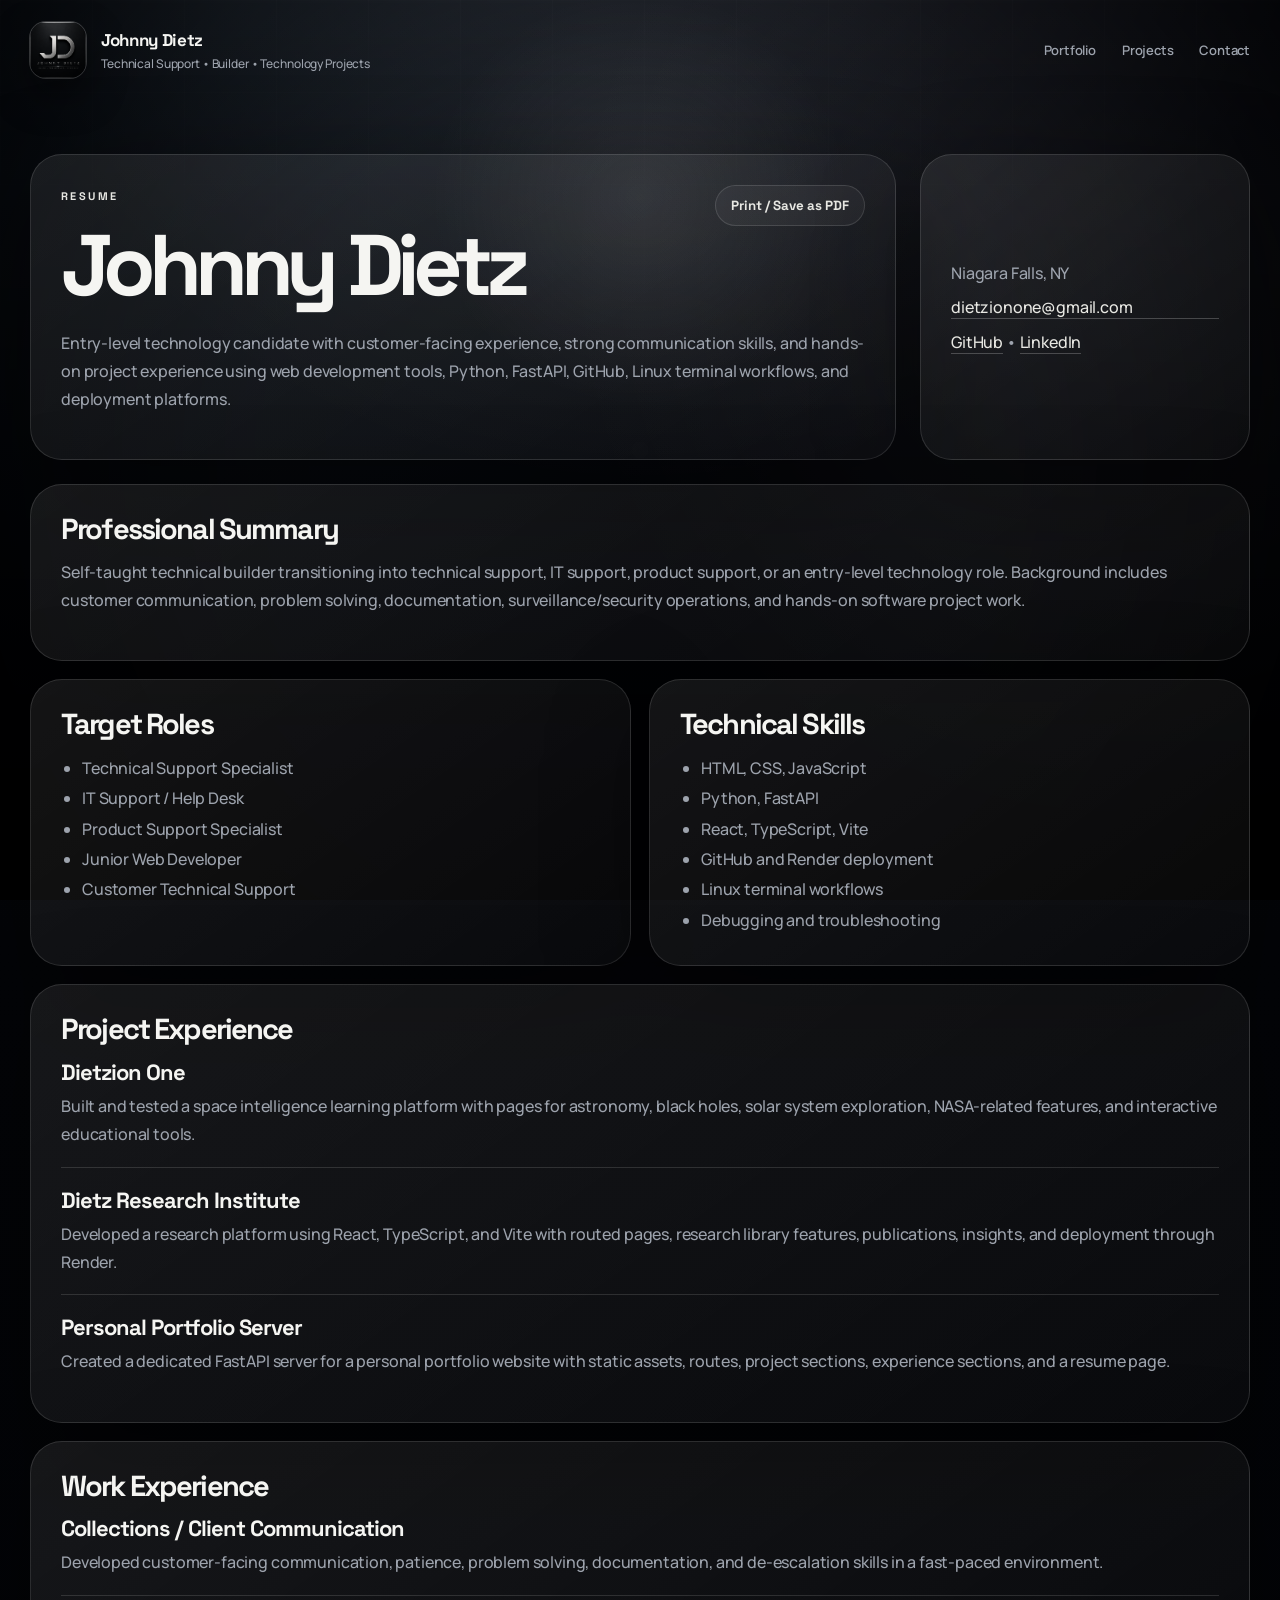
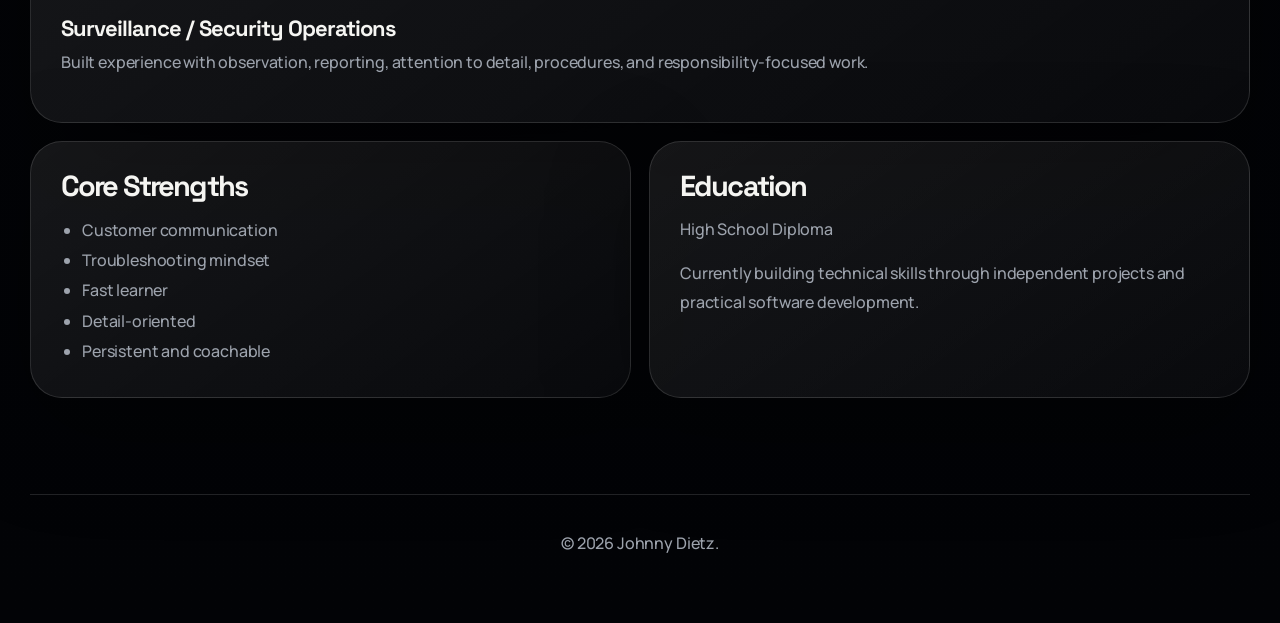
==== commit 55288637: "Force fix portfolio contact information" ====
--- a/templates/resume.html
+++ b/templates/resume.html
@@ -55,7 +55,7 @@
 
         <div class="resume-contact">
           <span>Niagara Falls, NY</span>
-          <a href="mailto:dietzionone@gmail.com"><a href="mailto:dietzionone@gmail.com">dietzionone@gmail.com</a></a>
+          <a href="mailto:dietzionone@gmail.com">dietzionone@gmail.com</a>
           <span><a href="https://github.com/johnny7james" target="_blank" rel="noopener">GitHub</a> • <a href="https://www.linkedin.com/in/johnny-dietz-b0ab7422a/" target="_blank" rel="noopener">LinkedIn</a></span>
         </div>
       </div>
